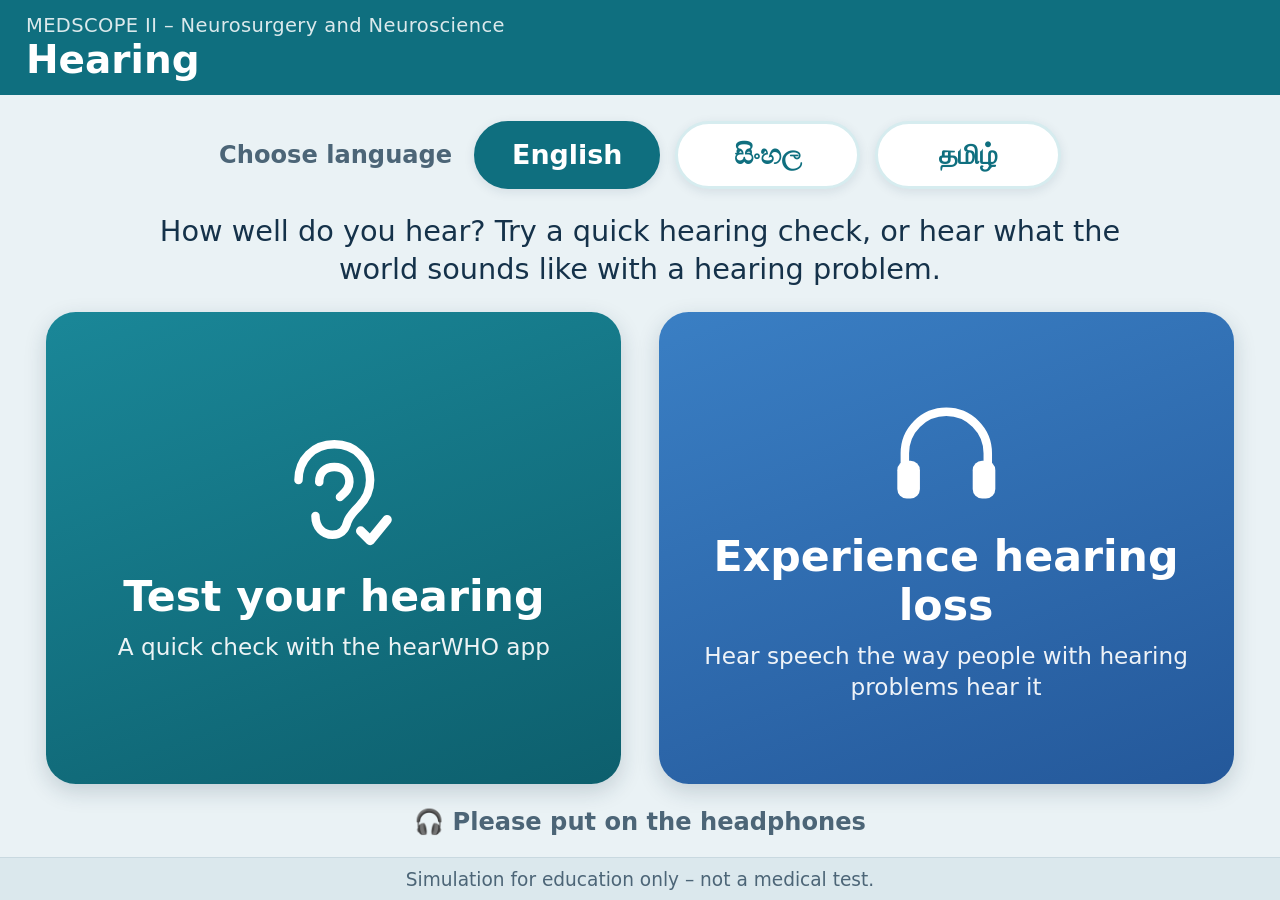
==== index.html @ cfeb31ce "Add Hearing exhibition station (MEDSCOPE II) Self-contained offline touch page for an Android tablet" ====
<!doctype html>
<html lang="en">
<head>
  <meta charset="utf-8">
  <meta name="viewport" content="width=device-width, initial-scale=1, maximum-scale=1, user-scalable=no">
  <meta name="theme-color" content="#0f6f7f">
  <title>Hearing – MEDSCOPE II</title>
  <link rel="manifest" href="manifest.webmanifest">
  <link rel="icon" href="icon.svg" type="image/svg+xml">
  <link rel="stylesheet" href="style.css">
</head>
<body>

<!-- Shown only if texts.js / app.js could not load (wrong way of opening the page) -->
<div id="loadError" class="load-error" hidden>
  <h1>The page did not load correctly</h1>
  <p>Open it in Chrome by typing this in the address bar:<br>
    <code>file:///sdcard/Download/hearing/index.html</code></p>
  <p>(Opening it from the Files app does not work – see README.md.)</p>
</div>

<div id="app" class="app">

  <!-- ============================== HOME ============================== -->
  <section id="screen-home" class="screen active">
    <header class="topbar">
      <div class="brand">
        <span class="brand-ex" data-i18n="exhibition"></span>
        <span class="brand-title" data-i18n="sectionTitle"></span>
      </div>
    </header>

    <main class="home-main">
      <div class="lang-row">
        <span class="lang-label" data-i18n="chooseLanguage"></span>
        <div class="lang-buttons">
          <button class="lang-btn" data-lang="en">English</button>
          <button class="lang-btn" data-lang="si">සිංහල</button>
          <button class="lang-btn" data-lang="ta">தமிழ்</button>
        </div>
      </div>

      <p class="home-intro" data-i18n="homeIntro" data-fit></p>

      <div class="home-buttons">
        <button class="big-btn big-btn-test" data-go="ack">
          <svg class="big-icon" viewBox="0 0 64 64" aria-hidden="true">
            <path d="M22 44c0 6 4 10 9 10s7-3 8-7c1-3 3-5 6-8 4-4 6-8 6-14 0-11-8-19-19-19S13 14 13 25" fill="none" stroke="currentColor" stroke-width="4.5" stroke-linecap="round"/>
            <path d="M24 26c0-5 3-8 8-8s8 3 8 8c0 4-3 6-5 8" fill="none" stroke="currentColor" stroke-width="4.5" stroke-linecap="round"/>
            <path d="M46 52l5 5 9-11" fill="none" stroke="currentColor" stroke-width="5" stroke-linecap="round" stroke-linejoin="round"/>
          </svg>
          <span class="big-text">
            <span class="big-title" data-i18n="btnTest"></span>
            <span class="big-sub" data-i18n="btnTestSub"></span>
          </span>
        </button>

        <button class="big-btn big-btn-exp" data-go="list">
          <svg class="big-icon" viewBox="0 0 64 64" aria-hidden="true">
            <path d="M10 38V32a22 22 0 0 1 44 0v6" fill="none" stroke="currentColor" stroke-width="4.5" stroke-linecap="round"/>
            <rect x="6" y="36" width="12" height="20" rx="5" fill="currentColor"/>
            <rect x="46" y="36" width="12" height="20" rx="5" fill="currentColor"/>
          </svg>
          <span class="big-text">
            <span class="big-title" data-i18n="btnExperience"></span>
            <span class="big-sub" data-i18n="btnExperienceSub"></span>
          </span>
        </button>
      </div>

      <p class="headphones-note">🎧 <span data-i18n="headphones"></span></p>
    </main>
  </section>

  <!-- ========================= ACKNOWLEDGEMENT ========================= -->
  <section id="screen-ack" class="screen">
    <header class="topbar">
      <button class="nav-btn" data-go="home">
        <svg viewBox="0 0 24 24" aria-hidden="true"><path d="M15 5l-7 7 7 7" /></svg>
        <span data-i18n="back"></span>
      </button>
      <h1 class="topbar-title" data-i18n="ackTitle"></h1>
      <button class="nav-btn" data-go="home">
        <svg viewBox="0 0 24 24" aria-hidden="true"><path d="M4 11l8-7 8 7M6 9.5V20h12V9.5" /></svg>
        <span data-i18n="home"></span>
      </button>
    </header>

    <main class="ack-main">
      <div class="ack-card">
        <ul class="ack-list">
          <li><span class="ack-ico">ℹ</span><span data-i18n="ack1"></span></li>
          <li><span class="ack-ico">16+</span><span data-i18n="ack2"></span></li>
          <li><span class="ack-ico">✚</span><span data-i18n="ack3"></span></li>
        </ul>

        <label class="ack-check">
          <input type="checkbox" id="ackBox">
          <span class="check-box" aria-hidden="true"></span>
          <span data-i18n="ackCheck"></span>
        </label>

        <button id="ackContinue" class="primary-btn" disabled data-i18n="continue"></button>
        <p class="ack-note" data-i18n="ackAppNote"></p>
      </div>
    </main>
  </section>

  <!-- ========================== CONDITIONS LIST ========================== -->
  <section id="screen-list" class="screen">
    <header class="topbar">
      <button class="nav-btn" data-go="home">
        <svg viewBox="0 0 24 24" aria-hidden="true"><path d="M15 5l-7 7 7 7" /></svg>
        <span data-i18n="back"></span>
      </button>
      <h1 class="topbar-title" data-i18n="listTitle"></h1>
      <button class="nav-btn" data-go="home">
        <svg viewBox="0 0 24 24" aria-hidden="true"><path d="M4 11l8-7 8 7M6 9.5V20h12V9.5" /></svg>
        <span data-i18n="home"></span>
      </button>
    </header>

    <main class="list-main">
      <p class="list-sub">🎧 <span data-i18n="listSub"></span></p>
      <div class="cards">
        <button class="card" data-cond="presby">
          <svg class="card-icon" viewBox="0 0 64 64" aria-hidden="true">
            <circle cx="30" cy="14" r="7" fill="currentColor"/>
            <path d="M30 24c-6 0-9 5-9 11v8h5l2 15h6l2-15h2" fill="none" stroke="currentColor" stroke-width="4.5" stroke-linecap="round" stroke-linejoin="round"/>
            <path d="M40 30l6 6v22" fill="none" stroke="currentColor" stroke-width="4" stroke-linecap="round"/>
          </svg>
          <span class="card-name" data-i18n="presbyName"></span>
          <span class="card-sub" data-i18n="presbyCard"></span>
        </button>
        <button class="card" data-cond="noise">
          <svg class="card-icon" viewBox="0 0 64 64" aria-hidden="true">
            <path d="M8 24h10l14-12v40L18 40H8z" fill="currentColor"/>
            <path d="M40 22c4 3 4 17 0 20M46 16c8 6 8 26 0 32M52 10c11 9 11 35 0 44" fill="none" stroke="currentColor" stroke-width="4" stroke-linecap="round"/>
          </svg>
          <span class="card-name" data-i18n="noiseName"></span>
          <span class="card-sub" data-i18n="noiseCard"></span>
        </button>
        <button class="card" data-cond="tinn">
          <svg class="card-icon" viewBox="0 0 64 64" aria-hidden="true">
            <path d="M16 46c0 6 4 10 9 10s7-3 8-7c1-3 3-5 6-8 4-4 6-8 6-14 0-11-8-19-19-19S7 16 7 27" fill="none" stroke="currentColor" stroke-width="4.5" stroke-linecap="round"/>
            <path d="M18 28c0-5 3-8 8-8s8 3 8 8c0 4-3 6-5 8" fill="none" stroke="currentColor" stroke-width="4.5" stroke-linecap="round"/>
            <path d="M52 14l4-4M54 26h6M52 38l4 4" fill="none" stroke="currentColor" stroke-width="4" stroke-linecap="round"/>
          </svg>
          <span class="card-name" data-i18n="tinnName"></span>
          <span class="card-sub" data-i18n="tinnCard"></span>
        </button>
        <button class="card" data-cond="neuro">
          <svg class="card-icon" viewBox="0 0 64 64" aria-hidden="true">
            <path d="M4 40c10 0 14-8 24-8s16 8 32-4" fill="none" stroke="currentColor" stroke-width="5" stroke-linecap="round"/>
            <path d="M4 48c10 0 14-6 24-6s18 6 32-2" fill="none" stroke="currentColor" stroke-width="3" stroke-linecap="round" opacity=".55"/>
            <circle cx="30" cy="32" r="10" fill="currentColor"/>
          </svg>
          <span class="card-name" data-i18n="neuroName"></span>
          <span class="card-sub" data-i18n="neuroCard"></span>
        </button>
      </div>
      <p class="audio-admin">
        <span id="audioAdminStatus"></span>
        <button class="link-btn" data-action="choose-audio" data-i18n="changeAudio"></button>
      </p>
    </main>
  </section>

  <!-- ========================== CONDITION PAGE ========================== -->
  <section id="screen-cond" class="screen">
    <header class="topbar">
      <button class="nav-btn" data-go="list">
        <svg viewBox="0 0 24 24" aria-hidden="true"><path d="M15 5l-7 7 7 7" /></svg>
        <span data-i18n="back"></span>
      </button>
      <h1 class="topbar-title" id="condTitle"></h1>
      <button class="nav-btn" data-go="home">
        <svg viewBox="0 0 24 24" aria-hidden="true"><path d="M4 11l8-7 8 7M6 9.5V20h12V9.5" /></svg>
        <span data-i18n="home"></span>
      </button>
    </header>

    <main class="cond-main">
      <!-- LEFT: explanation + diagram -->
      <div class="cond-left">
        <p class="cond-text" id="condText" data-fit></p>
        <div class="diagram-wrap">
          <svg id="diagram" class="diagram" viewBox="0 0 520 290" aria-hidden="true">
            <!-- outer ear -->
            <path class="d-skin" d="M78 52 C30 50 14 100 24 150 C30 182 44 196 40 222 C38 240 56 252 72 244 C84 238 84 222 80 210 C76 196 84 186 82 172"/>
            <path class="d-line" d="M66 84 C44 92 40 124 52 146"/>
            <!-- ear canal -->
            <path class="d-canal" d="M74 128 L188 130 L188 160 L74 162 Z"/>
            <!-- eardrum -->
            <ellipse class="d-drum" cx="191" cy="145" rx="4" ry="24"/>
            <!-- middle ear -->
            <rect class="d-middle" x="197" y="108" width="54" height="74" rx="16"/>
            <g class="d-bones">
              <circle cx="207" cy="134" r="6"/>
              <circle cx="223" cy="126" r="6"/>
              <path d="M207 134 L223 126 L241 142"/>
              <path d="M236 136 h10 v14 h-10 z"/>
            </g>
            <!-- balance canals -->
            <g class="d-balance">
              <ellipse cx="282" cy="86" rx="20" ry="24"/>
              <ellipse cx="306" cy="98" rx="24" ry="13"/>
              <ellipse cx="270" cy="108" rx="12" ry="18"/>
            </g>
            <!-- cochlea -->
            <path class="d-cochlea-base" d="M250 146 C262 140 272 140 282 146"/>
            <path id="cochleaSpiral" class="d-cochlea"/>
            <!-- nerves -->
            <path class="d-nerve" d="M318 150 C346 140 366 132 398 118 C420 108 440 100 456 96"/>
            <path class="d-nerve d-nerve-thin" d="M306 102 C330 112 348 124 366 132"/>
            <!-- brain -->
            <path class="d-brain" d="M440 60 C450 26 504 24 512 60 C520 90 506 130 474 128 C446 126 432 96 440 60 Z"/>
            <path class="d-line" d="M458 52 C468 62 482 56 490 66 M452 86 C466 80 476 96 494 88 M470 110 C480 104 492 112 500 102"/>
            <!-- tumour (acoustic neuroma only) -->
            <circle id="dTumour" class="d-tumour" cx="370" cy="130" r="15"/>
            <!-- problem highlight -->
            <circle id="dHighlight" class="d-highlight" cx="300" cy="160" r="48"/>
            <!-- labels -->
            <text class="d-label" x="48" y="275" data-i18n="dOuter"></text>
            <text class="d-label" x="222" y="208" data-i18n="dMiddle"></text>
            <text class="d-label" x="300" y="238" data-i18n="dInner" id="lblInner"></text>
            <text class="d-label" x="420" y="150" data-i18n="dNerve" id="lblNerve"></text>
            <text class="d-label" x="476" y="20" data-i18n="dBrain"></text>
            <text class="d-label d-label-tumour" x="370" y="104" data-i18n="dTumour" id="lblTumour"></text>
            <text id="dEarL" class="d-ear-badge" x="22" y="34">L</text>
          </svg>
          <span class="problem-key"><span class="key-dot"></span><span data-i18n="dProblem"></span></span>
        </div>
      </div>

      <!-- RIGHT: player -->
      <div class="cond-right">
        <div class="player" data-fit>
          <div id="statusLabel" class="status-label">—</div>
          <div class="progress">
            <div id="progressFill" class="progress-fill"></div>
            <div id="progressMark" class="progress-mark"></div>
          </div>

          <!-- shown when the speech file is missing -->
          <div id="audioMissingBox" class="audio-missing" hidden>
            <p id="audioMissingMsg"></p>
            <button class="primary-btn" data-action="choose-audio" data-i18n="chooseFile"></button>
          </div>

          <div id="playerControls" class="player-row">
            <button id="playBtn" class="play-btn">
              <svg class="ico-play" viewBox="0 0 24 24" aria-hidden="true"><path d="M7 4.5v15l13-7.5z"/></svg>
              <svg class="ico-stop" viewBox="0 0 24 24" aria-hidden="true"><rect x="6" y="6" width="12" height="12" rx="2"/></svg>
              <span id="playBtnText"></span>
            </button>
            <div class="compare">
              <span class="compare-hint" data-i18n="compareHint"></span>
              <div id="modeToggle" class="segmented" data-disabled="true">
                <button data-mode="normal" data-i18n="toggleNormal"></button>
                <button data-mode="cond" id="toggleCondBtn"></button>
              </div>
            </div>
          </div>

          <!-- condition-specific controls -->
          <div class="extra" data-for="presby">
            <span class="extra-label" data-i18n="severity"></span>
            <div class="choice" data-param="severity">
              <button data-value="0" data-i18n="mild"></button>
              <button data-value="1" data-i18n="moderate"></button>
              <button data-value="2" data-i18n="severe"></button>
            </div>
          </div>

          <div class="extra" data-for="tinn">
            <span class="extra-label" data-i18n="tinnSound"></span>
            <div class="choice" data-param="sound">
              <button data-value="ring" data-i18n="ring"></button>
              <button data-value="buzz" data-i18n="buzz"></button>
              <button data-value="hiss" data-i18n="hiss"></button>
            </div>
          </div>

          <div class="extra extra-neuro" data-for="neuro">
            <div class="neuro-row">
              <span class="extra-label" data-i18n="stage"></span>
              <div class="slider-wrap">
                <span data-i18n="early"></span>
                <input type="range" id="stageSlider" min="0" max="4" step="1" value="2">
                <span data-i18n="late"></span>
              </div>
            </div>
            <div class="lr-row">
              <span class="lr-badge">L</span>
              <span class="lr-text"><strong data-i18n="leftEarOnly"></strong><br><span data-i18n="lrReminder"></span></span>
              <button id="lrTestBtn" class="small-btn" data-i18n="lrTest"></button>
            </div>
          </div>
        </div>

        <div id="todoBox" class="todo">
          <h2 data-i18n="whatToDo"></h2>
          <p id="condTodo" data-fit></p>
        </div>
      </div>
    </main>
  </section>

  <footer class="footer"><span data-i18n="footer"></span></footer>

  <!-- flash label for the left/right headphone test -->
  <div id="lrFlash" class="lr-flash" hidden></div>
</div>

<input type="file" id="audioFileInput" accept="audio/*,.mp3,.m4a,.wav,.ogg" hidden>

<script src="texts.js"></script>
<script src="app.js"></script>
<script>
  if (!window.TEXT || !window.HEARING_APP_OK) {
    document.getElementById('loadError').hidden = false;
    document.getElementById('app').hidden = true;
  }
</script>
</body>
</html>
---- style.css ----
/* ===== Hearing station – styles ===== */
:root {
  --bg: #eaf2f5;
  --panel: #ffffff;
  --ink: #15324a;
  --ink-soft: #4c6577;
  --primary: #0f6f7f;
  --primary-dark: #0a5562;
  --primary-soft: #d6ecef;
  --accent: #2e6fb7;
  --normal: #1d8656;
  --normal-soft: #dcf2e6;
  --cond: #b4531c;
  --cond-soft: #fbe8db;
  --problem: #d8402f;
  --line: #c9d9e0;
  --shadow: 0 0.15rem 0.6rem rgba(21, 50, 74, 0.10);
  --radius: 1.1rem;
}

* { box-sizing: border-box; -webkit-tap-highlight-color: transparent; }

/* Everything is sized in rem; the root size follows the screen so the
   layout fits a landscape tablet without scrolling. */
html {
  font-size: min(2.35vh, 1.45vw);
  height: 100%;
}
body {
  margin: 0;
  height: 100%;
  overflow: hidden;
  background: var(--bg);
  color: var(--ink);
  font-family: "Noto Sans", "Noto Sans Sinhala", "Noto Sans Tamil", Roboto, "Segoe UI", system-ui, sans-serif;
  line-height: 1.35;
  user-select: none;
  -webkit-user-select: none;
  touch-action: manipulation;
}
html[lang="si"] body { font-family: "Noto Sans Sinhala", "Noto Sans", "Iskoola Pota", Roboto, sans-serif; }
html[lang="ta"] body { font-family: "Noto Sans Tamil", "Noto Sans", "Latha", Roboto, sans-serif; }
html[lang="si"], html[lang="ta"] { line-height: 1.45; }

[hidden] { display: none !important; }
button { font: inherit; color: inherit; cursor: pointer; border: 0; background: none; }
button:disabled { cursor: default; }

.app { height: 100%; display: flex; flex-direction: column; }

.screen { display: none; flex: 1; min-height: 0; flex-direction: column; }
.screen.active { display: flex; animation: fade .25s ease; }
@keyframes fade { from { opacity: 0; } to { opacity: 1; } }

/* ---------- top bar ---------- */
.topbar {
  flex: none;
  display: flex; align-items: center; justify-content: space-between; gap: 1rem;
  padding: 0.7rem 1.4rem;
  background: var(--primary);
  color: #fff;
  min-height: 4.6rem;
}
.brand { display: flex; flex-direction: column; }
.brand-ex { font-size: 1.05rem; opacity: .85; letter-spacing: .02em; }
.brand-title { font-size: 2.1rem; font-weight: 700; line-height: 1.1; }
.topbar-title {
  flex: 1; margin: 0; text-align: center;
  font-size: 1.55rem; font-weight: 700; line-height: 1.15;
}
.nav-btn {
  flex: none;
  display: inline-flex; align-items: center; gap: .45rem;
  min-width: 9.5rem; justify-content: center;
  padding: .65rem 1.1rem;
  border-radius: 0.8rem;
  background: rgba(255,255,255,.16);
  border: 2px solid rgba(255,255,255,.45);
  color: #fff; font-size: 1.25rem; font-weight: 600;
}
.nav-btn:active { background: rgba(255,255,255,.32); }
.nav-btn svg { width: 1.5rem; height: 1.5rem; fill: none; stroke: currentColor; stroke-width: 2.6; stroke-linecap: round; stroke-linejoin: round; }

/* ---------- footer ---------- */
.footer {
  flex: none;
  text-align: center;
  padding: .45rem 1rem;
  font-size: 1rem;
  color: var(--ink-soft);
  background: #dbe8ed;
  border-top: 1px solid var(--line);
}

/* ---------- home ---------- */
.home-main {
  flex: 1; min-height: 0;
  display: flex; flex-direction: column; align-items: center;
  padding: 1.4rem 2.5rem 1rem;
  gap: 1.2rem;
}
.lang-row { display: flex; align-items: center; gap: 1.2rem; flex-wrap: wrap; justify-content: center; }
.lang-label { font-size: 1.3rem; color: var(--ink-soft); font-weight: 600; }
.lang-buttons { display: flex; gap: .8rem; }
.lang-btn {
  min-width: 10rem; padding: .7rem 1.4rem;
  font-size: 1.45rem; font-weight: 700;
  border-radius: 3rem;
  background: var(--panel); color: var(--primary);
  border: 3px solid var(--primary-soft);
  box-shadow: var(--shadow);
}
.lang-btn.active { background: var(--primary); color: #fff; border-color: var(--primary); }
.lang-btn[data-lang="si"] { font-family: "Noto Sans Sinhala", sans-serif; }
.lang-btn[data-lang="ta"] { font-family: "Noto Sans Tamil", sans-serif; }

.home-intro {
  margin: 0; max-width: 56rem; text-align: center;
  font-size: 1.55rem; color: var(--ink);
  max-height: 5.4em; overflow: hidden;
}
.home-buttons {
  flex: 1; min-height: 0; width: 100%; max-width: 70rem;
  display: grid; grid-template-columns: 1fr 1fr; gap: 2rem;
}
.big-btn {
  display: flex; flex-direction: column; align-items: center; justify-content: center; gap: 1rem;
  padding: 1.5rem 2rem;
  border-radius: 1.6rem;
  color: #fff; text-align: center;
  box-shadow: 0 .4rem 1.2rem rgba(21,50,74,.18);
  transition: transform .1s;
  min-height: 0;
}
.big-btn:active { transform: scale(.98); }
.big-btn-test { background: linear-gradient(160deg, #1a8798, #0d5f6d); }
.big-btn-exp  { background: linear-gradient(160deg, #3a7fc4, #24589a); }
.big-icon { width: 6.5rem; height: 6.5rem; flex: none; }
.big-text { display: flex; flex-direction: column; gap: .5rem; }
.big-title { font-size: 2.3rem; font-weight: 800; line-height: 1.15; }
.big-sub { font-size: 1.25rem; opacity: .92; }
.headphones-note { margin: 0; font-size: 1.3rem; color: var(--ink-soft); font-weight: 600; }

/* ---------- acknowledgement ---------- */
.ack-main { flex: 1; min-height: 0; display: flex; align-items: center; justify-content: center; padding: 1.2rem 2rem; }
.ack-card {
  width: 100%; max-width: 54rem;
  background: var(--panel); border-radius: 1.6rem; box-shadow: var(--shadow);
  padding: 1.8rem 2.6rem;
  display: flex; flex-direction: column; align-items: center; gap: 1.2rem;
}
.ack-list { list-style: none; margin: 0; padding: 0; width: 100%; display: flex; flex-direction: column; gap: .9rem; }
.ack-list li { display: flex; align-items: center; gap: 1.1rem; font-size: 1.55rem; font-weight: 600; }
.ack-ico {
  flex: none; width: 3.2rem; height: 3.2rem; border-radius: 50%;
  display: grid; place-items: center;
  background: var(--primary-soft); color: var(--primary-dark);
  font-weight: 800; font-size: 1.15rem;
}
.ack-check {
  display: flex; align-items: center; gap: 1rem;
  padding: .9rem 1.6rem; border-radius: 1rem;
  background: #f3f8fa; border: 3px solid var(--line);
  font-size: 1.6rem; font-weight: 700; cursor: pointer;
}
.ack-check input { position: absolute; opacity: 0; pointer-events: none; }
.check-box {
  width: 2.6rem; height: 2.6rem; border-radius: .5rem; flex: none;
  border: 3px solid var(--primary); background: #fff;
  display: grid; place-items: center;
}
.ack-check input:checked + .check-box { background: var(--primary); }
.ack-check input:checked + .check-box::after {
  content: ""; width: .8rem; height: 1.4rem; margin-top: -.3rem;
  border: solid #fff; border-width: 0 .32rem .32rem 0; transform: rotate(45deg);
}
.ack-check:has(input:checked) { border-color: var(--primary); background: var(--primary-soft); }
.primary-btn {
  min-width: 18rem; padding: 1rem 2.4rem;
  border-radius: 1rem;
  background: var(--primary); color: #fff;
  font-size: 1.7rem; font-weight: 800;
  box-shadow: var(--shadow);
}
.primary-btn:active { background: var(--primary-dark); }
.primary-btn:disabled { background: #b7c8cf; box-shadow: none; }
.ack-note { margin: 0; font-size: 1.15rem; color: var(--ink-soft); text-align: center; }

/* ---------- list ---------- */
.list-main { flex: 1; min-height: 0; display: flex; flex-direction: column; padding: 1rem 2rem .6rem; gap: .9rem; }
.list-sub { margin: 0; text-align: center; font-size: 1.4rem; font-weight: 600; color: var(--ink-soft); }
.cards { flex: 1; min-height: 0; display: grid; grid-template-columns: 1fr 1fr; grid-template-rows: 1fr 1fr; gap: 1.2rem; }
.card {
  display: grid; grid-template-columns: auto 1fr; grid-template-rows: auto auto;
  align-content: center; column-gap: 1.4rem; row-gap: .3rem;
  padding: 1rem 1.6rem;
  text-align: left;
  background: var(--panel); border-radius: var(--radius); box-shadow: var(--shadow);
  border: 3px solid transparent;
  min-height: 0; overflow: hidden;
}
.card:active { border-color: var(--accent); }
.card-icon { grid-row: 1 / 3; width: 5rem; height: 5rem; color: var(--accent); align-self: center; padding: .6rem; background: #e3eef9; border-radius: 1rem; }
.card-name { font-size: 1.6rem; font-weight: 800; line-height: 1.2; align-self: end; }
.card-sub { font-size: 1.2rem; color: var(--ink-soft); align-self: start; }
.audio-admin { margin: 0; text-align: right; font-size: .9rem; color: #8aa0ad; }
.link-btn { color: #7d95a3; text-decoration: underline; font-size: .9rem; padding: .2rem .4rem; }

/* ---------- condition page ---------- */
.cond-main {
  flex: 1; min-height: 0;
  display: grid; grid-template-columns: 1fr 1fr; gap: 1.2rem;
  padding: .9rem 1.4rem;
}
.cond-left, .cond-right { min-height: 0; display: flex; flex-direction: column; gap: .9rem; }
.cond-text {
  flex: none; margin: 0;
  max-height: 48%;
  overflow: hidden;
  font-size: 1.45rem;
  background: var(--panel); border-radius: var(--radius); box-shadow: var(--shadow);
  padding: 1rem 1.3rem;
}
.diagram-wrap {
  flex: 1; min-height: 0; position: relative;
  background: var(--panel); border-radius: var(--radius); box-shadow: var(--shadow);
  padding: .5rem;
  display: flex; flex-direction: column;
}
.diagram { flex: 1; min-height: 0; width: 100%; }
.problem-key { position: absolute; right: 1rem; bottom: .6rem; display: flex; align-items: center; gap: .5rem; font-size: 1.05rem; font-weight: 700; color: var(--problem); }
.key-dot { width: 1.1rem; height: 1.1rem; border-radius: 50%; border: 3px dashed var(--problem); background: rgba(216,64,47,.12); }

/* diagram parts */
.d-skin { fill: #f4d7c4; stroke: #c99a80; stroke-width: 3; }
.d-line { fill: none; stroke: #c99a80; stroke-width: 2.5; stroke-linecap: round; }
.d-canal { fill: #f9e6d8; stroke: #c99a80; stroke-width: 2.5; }
.d-drum { fill: #e8b9a0; stroke: #b07a60; stroke-width: 2; }
.d-middle { fill: #eef3f6; stroke: #b8c9d2; stroke-width: 2; }
.d-bones circle, .d-bones path { fill: #fff6e6; stroke: #a58a5a; stroke-width: 2.5; stroke-linejoin: round; }
.d-bones path:first-of-type { fill: none; }
.d-balance ellipse { fill: none; stroke: #7fb4c9; stroke-width: 6; }
.d-cochlea, .d-cochlea-base { fill: none; stroke: #4aa0c4; stroke-width: 8; stroke-linecap: round; }
.d-nerve { fill: none; stroke: #e5b432; stroke-width: 9; stroke-linecap: round; }
.d-nerve-thin { stroke-width: 6; opacity: .8; }
.d-brain { fill: #f3c9d3; stroke: #c78a99; stroke-width: 3; }
.d-tumour { fill: #c9533f; stroke: #8f3123; stroke-width: 2.5; display: none; }
.d-label { font-size: 15px; font-weight: 700; fill: #34505f; text-anchor: middle; paint-order: stroke; stroke: #fff; stroke-width: 4px; }
.d-label-tumour { fill: #a23a2a; display: none; }
.d-highlight {
  fill: rgba(216,64,47,.10); stroke: var(--problem); stroke-width: 4; stroke-dasharray: 10 7;
  transform-box: fill-box; transform-origin: center;
  animation: pulse 1.8s ease-in-out infinite;
}
@keyframes pulse { 50% { transform: scale(1.08); opacity: .65; } }
.d-ear-badge { font-size: 30px; font-weight: 800; fill: #b4531c; display: none; }
.diagram.neuro .d-tumour, .diagram.neuro .d-label-tumour { display: inline; }
.diagram.neuro .d-ear-badge { display: inline; }

/* player – sizes in em so the whole panel can shrink to fit (see fitText) */
.player {
  flex: 1; min-height: 0; overflow: hidden;
  font-size: 1rem;
  background: var(--panel); border-radius: var(--radius); box-shadow: var(--shadow);
  padding: .9em 1.2em;
  display: flex; flex-direction: column; gap: .7em;
}
.status-label {
  flex: none;
  min-height: 3.5em;
  display: flex; flex-direction: column; align-items: center; justify-content: center;
  text-align: center;
  font-size: 1.6em; font-weight: 800; letter-spacing: .03em; line-height: 1.15;
  padding: .35em .8em; border-radius: .55em;
  background: #eef3f6; color: var(--ink-soft);
  border: 3px solid var(--line);
  transition: background .4s, color .4s, border-color .4s;
}
.status-label small { display: block; margin-top: .3em; font-size: .6em; font-weight: 600; letter-spacing: 0; line-height: 1.3; }
.status-label.normal { background: var(--normal-soft); color: var(--normal); border-color: var(--normal); }
.status-label.cond { background: var(--cond-soft); color: var(--cond); border-color: var(--cond); }

.progress { flex: none; position: relative; height: .7em; background: #e2ebef; border-radius: 1em; overflow: hidden; }
.progress-fill { position: absolute; inset: 0 auto 0 0; width: 0; background: var(--primary); border-radius: 1em; }
.progress-mark { position: absolute; top: 0; bottom: 0; width: 3px; background: var(--cond); left: 30%; }

.player-row { flex: none; display: flex; align-items: flex-end; gap: 1em; }
.play-btn {
  flex: none;
  display: inline-flex; align-items: center; gap: .35em;
  padding: .5em 1em; min-width: 7em; justify-content: center;
  border-radius: 2em;
  background: var(--primary); color: #fff;
  font-size: 1.65em; font-weight: 800;
  box-shadow: var(--shadow);
}
.play-btn:active { background: var(--primary-dark); }
.play-btn:disabled { background: #b7c8cf; }
.play-btn svg { width: 1.15em; height: 1.15em; fill: currentColor; }
.play-btn .ico-stop { display: none; }
.play-btn.playing { background: #36566b; }
.play-btn.playing .ico-play { display: none; }
.play-btn.playing .ico-stop { display: inline; }

.compare { flex: 1; min-width: 0; display: flex; flex-direction: column; gap: .25em; }
.compare-hint { font-size: .95em; color: var(--ink-soft); line-height: 1.2; }
.segmented { display: flex; border-radius: .8em; overflow: hidden; border: 3px solid var(--line); }
.segmented button {
  flex: 1; min-height: 3.2em; padding: .3em .5em;
  font-size: 1.1em; font-weight: 700; line-height: 1.15;
  background: #f5f8fa; color: var(--ink-soft);
}
.segmented button + button { border-left: 3px solid var(--line); }
.segmented button[data-mode="normal"].on { background: var(--normal); color: #fff; }
.segmented button[data-mode="cond"].on { background: var(--cond); color: #fff; }
.segmented[data-disabled="true"] { opacity: .45; }

.audio-missing { flex: none; text-align: center; display: flex; flex-direction: column; align-items: center; gap: .5em; }
.audio-missing p { margin: 0; font-size: 1.15em; color: var(--problem); font-weight: 700; }
.audio-missing .primary-btn { font-size: 1.4em; min-width: 0; padding: .55em 1.4em; }

.extra { display: none; flex: none; flex-direction: column; gap: .4em; border-top: 2px solid #edf2f4; padding-top: .6em; }
.extra.show { display: flex; }
.extra-label { font-size: 1.1em; font-weight: 700; color: var(--ink-soft); }
.choice { display: flex; gap: .5em; }
.choice button {
  flex: 1; padding: .5em .4em;
  border-radius: .65em; border: 3px solid var(--line);
  background: #f5f8fa; font-size: 1.25em; font-weight: 700; color: var(--ink);
}
.choice button.on { background: var(--accent); border-color: var(--accent); color: #fff; }

.neuro-row { display: flex; flex-direction: column; gap: .1em; }
.slider-wrap { display: flex; align-items: center; gap: .8em; font-size: 1.05em; font-weight: 700; color: var(--ink-soft); }
.slider-wrap input { flex: 1; min-width: 0; }
input[type=range] { -webkit-appearance: none; appearance: none; height: 2.4em; background: transparent; }
input[type=range]::-webkit-slider-runnable-track { height: .7em; border-radius: 1em; background: linear-gradient(90deg, #f3d36b, #c9533f); }
input[type=range]::-webkit-slider-thumb { -webkit-appearance: none; width: 2.2em; height: 2.2em; margin-top: -.75em; border-radius: 50%; background: #fff; border: 4px solid var(--accent); box-shadow: var(--shadow); }
input[type=range]::-moz-range-track { height: .7em; border-radius: 1em; background: linear-gradient(90deg, #f3d36b, #c9533f); }
input[type=range]::-moz-range-thumb { width: 2em; height: 2em; border-radius: 50%; background: #fff; border: 4px solid var(--accent); }

.lr-row { display: flex; align-items: center; gap: .7em; background: #fff7e2; border: 2px solid #f0d58a; border-radius: .7em; padding: .4em .7em; }
.lr-badge { flex: none; width: 2.2em; height: 2.2em; border-radius: 50%; background: var(--cond); color: #fff; font-weight: 800; font-size: 1.2em; display: grid; place-items: center; }
.lr-text { flex: 1; font-size: .95em; line-height: 1.3; }
.small-btn { flex: none; max-width: 9em; padding: .5em .7em; border-radius: .6em; background: #fff; border: 2px solid var(--accent); color: var(--accent); font-weight: 700; font-size: 1em; line-height: 1.2; }

.todo {
  flex: none;
  max-height: 36%;
  display: flex; flex-direction: column;
  background: #e5f3ea; border: 3px solid #a9d8bb; border-radius: var(--radius);
  padding: .6rem 1.1rem;
  transition: box-shadow .4s, border-color .4s;
}
.todo h2 { flex: none; margin: 0 0 .15rem; font-size: 1.25rem; color: var(--normal); }
.todo p { margin: 0; font-size: 1.3rem; font-weight: 600; overflow: hidden; min-height: 0; }
.todo.highlight { border-color: var(--normal); box-shadow: 0 0 0 .4rem rgba(29,134,86,.25); animation: glow 1.2s ease 2; }
@keyframes glow { 50% { box-shadow: 0 0 0 .8rem rgba(29,134,86,.12); } }
/* left/right flash */
.lr-flash {
  position: fixed; top: 40%; padding: 1.2rem 2.4rem; border-radius: 1.2rem;
  background: var(--cond); color: #fff; font-size: 3rem; font-weight: 800;
  box-shadow: 0 .6rem 2rem rgba(0,0,0,.25);
  pointer-events: none;
}
.lr-flash.left { left: 6%; }
.lr-flash.right { right: 6%; }

/* load error */
.load-error { padding: 2rem; font-family: sans-serif; font-size: 20px; color: #15324a; }
.load-error code { background: #fff; padding: .2em .4em; border-radius: .3em; }

/* portrait warning: the station is designed for landscape */
@media (orientation: portrait) {
  html { font-size: 2.2vw; }
}
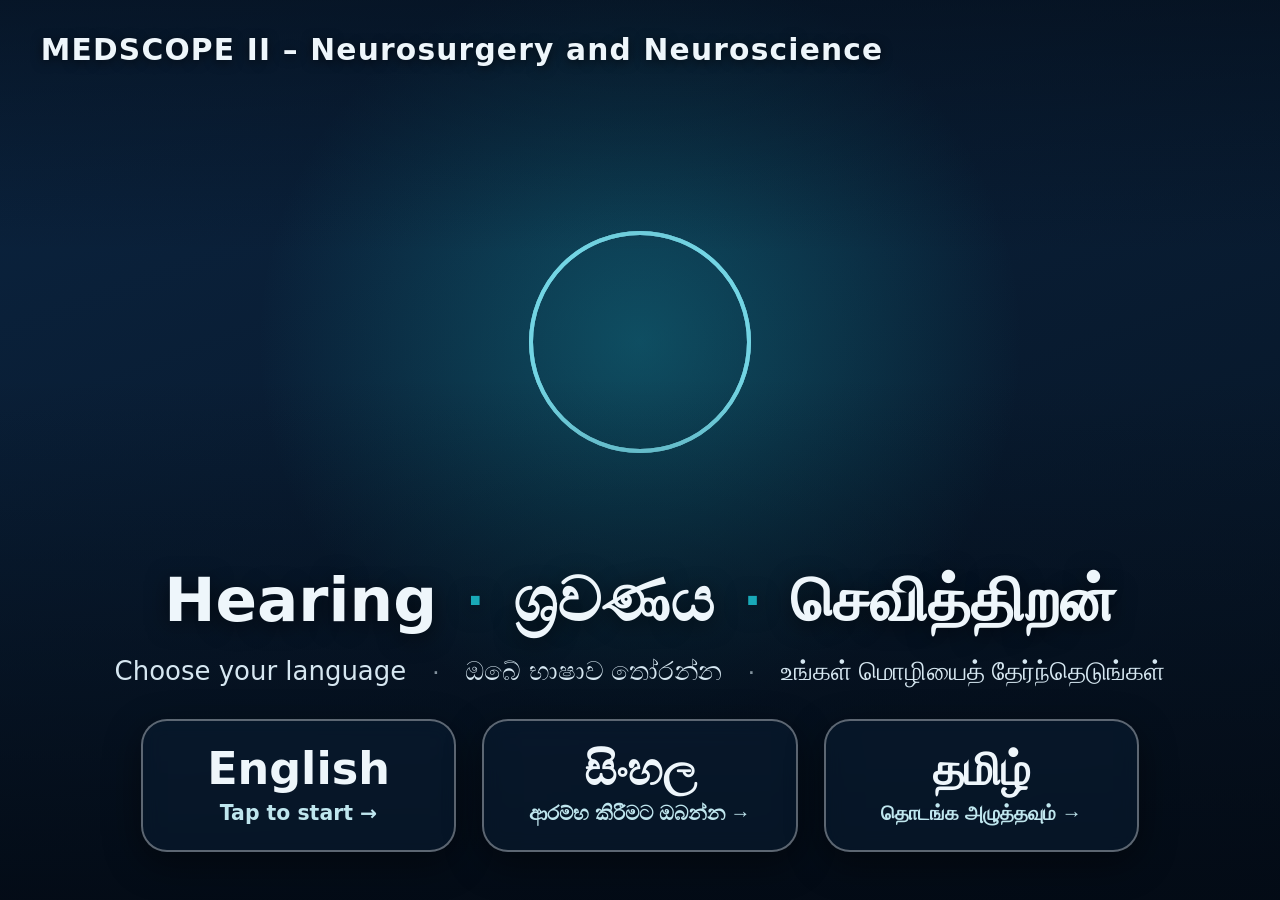
==== commit 0ab8af80: "Turn the station into an installable web app with a looping welcome video - Welcome screen loops int" ====
--- a/index.html
+++ b/index.html
@@ -3,10 +3,12 @@
 <head>
   <meta charset="utf-8">
   <meta name="viewport" content="width=device-width, initial-scale=1, maximum-scale=1, user-scalable=no">
-  <meta name="theme-color" content="#0f6f7f">
+  <meta name="theme-color" content="#071526">
+  <meta name="mobile-web-app-capable" content="yes">
   <title>Hearing – MEDSCOPE II</title>
   <link rel="manifest" href="manifest.webmanifest">
   <link rel="icon" href="icon.svg" type="image/svg+xml">
+  <link rel="apple-touch-icon" href="icon-192.png">
   <link rel="stylesheet" href="style.css">
 </head>
 <body>
@@ -14,36 +16,50 @@
 <!-- Shown only if texts.js / app.js could not load (wrong way of opening the page) -->
 <div id="loadError" class="load-error" hidden>
   <h1>The page did not load correctly</h1>
-  <p>Open it in Chrome by typing this in the address bar:<br>
-    <code>file:///sdcard/Download/hearing/index.html</code></p>
-  <p>(Opening it from the Files app does not work – see README.md.)</p>
+  <p>On the tablet, open <strong>hearing-station.html</strong> (the single-file
+    version) instead – tap it in the Files app and choose Chrome. See README.md.</p>
 </div>
 
 <div id="app" class="app">
 
+  <!-- ===================== WELCOME (looping video) ===================== -->
+  <section id="screen-intro" class="screen intro active">
+    <!-- Your video: intro.mp4 next to this page. It plays muted, on a loop. -->
+    <video id="introVideo" class="intro-video" muted loop playsinline autoplay preload="auto"></video>
+    <div class="intro-fallback" aria-hidden="true">
+      <span></span><span></span><span></span><span></span>
+    </div>
+    <div class="intro-shade"></div>
+
+    <div class="intro-top">
+      <span class="intro-ex" data-i18n="exhibition"></span>
+    </div>
+
+    <div class="intro-content">
+      <h1 class="intro-title" id="introTitle"></h1>
+      <p class="intro-prompt" id="introPrompt"></p>
+      <div class="intro-langs" id="introLangs"></div>
+    </div>
+  </section>
+
   <!-- ============================== HOME ============================== -->
-  <section id="screen-home" class="screen active">
+  <section id="screen-home" class="screen">
     <header class="topbar">
       <div class="brand">
         <span class="brand-ex" data-i18n="exhibition"></span>
         <span class="brand-title" data-i18n="sectionTitle"></span>
       </div>
+      <button class="nav-btn lang-switch" data-go="intro">
+        <svg viewBox="0 0 24 24" aria-hidden="true"><circle cx="12" cy="12" r="9"/><path d="M3 12h18M12 3c3 3 3 15 0 18M12 3c-3 3-3 15 0 18"/></svg>
+        <span data-i18n="languageName"></span>
+      </button>
     </header>
 
     <main class="home-main">
-      <div class="lang-row">
-        <span class="lang-label" data-i18n="chooseLanguage"></span>
-        <div class="lang-buttons">
-          <button class="lang-btn" data-lang="en">English</button>
-          <button class="lang-btn" data-lang="si">සිංහල</button>
-          <button class="lang-btn" data-lang="ta">தமிழ்</button>
-        </div>
-      </div>
-
       <p class="home-intro" data-i18n="homeIntro" data-fit></p>
 
       <div class="home-buttons">
-        <button class="big-btn big-btn-test" data-go="ack">
+        <button class="big-btn big-btn-test" data-fit data-go="ack">
           <svg class="big-icon" viewBox="0 0 64 64" aria-hidden="true">
             <path d="M22 44c0 6 4 10 9 10s7-3 8-7c1-3 3-5 6-8 4-4 6-8 6-14 0-11-8-19-19-19S13 14 13 25" fill="none" stroke="currentColor" stroke-width="4.5" stroke-linecap="round"/>
             <path d="M24 26c0-5 3-8 8-8s8 3 8 8c0 4-3 6-5 8" fill="none" stroke="currentColor" stroke-width="4.5" stroke-linecap="round"/>
@@ -55,7 +71,7 @@
           </span>
         </button>
 
-        <button class="big-btn big-btn-exp" data-go="list">
+        <button class="big-btn big-btn-exp" data-fit data-go="list">
           <svg class="big-icon" viewBox="0 0 64 64" aria-hidden="true">
             <path d="M10 38V32a22 22 0 0 1 44 0v6" fill="none" stroke="currentColor" stroke-width="4.5" stroke-linecap="round"/>
             <rect x="6" y="36" width="12" height="20" rx="5" fill="currentColor"/>
--- a/style.css
+++ b/style.css
@@ -1,21 +1,22 @@
 /* ===== Hearing station – styles ===== */
 :root {
-  --bg: #eaf2f5;
-  --panel: #ffffff;
-  --ink: #15324a;
-  --ink-soft: #4c6577;
-  --primary: #0f6f7f;
-  --primary-dark: #0a5562;
-  --primary-soft: #d6ecef;
-  --accent: #2e6fb7;
-  --normal: #1d8656;
-  --normal-soft: #dcf2e6;
-  --cond: #b4531c;
-  --cond-soft: #fbe8db;
-  --problem: #d8402f;
-  --line: #c9d9e0;
-  --shadow: 0 0.15rem 0.6rem rgba(21, 50, 74, 0.10);
-  --radius: 1.1rem;
+  --bg-1: #0b2440;
+  --bg-2: #061322;
+  --panel: rgba(255, 255, 255, 0.065);
+  --panel-2: rgba(255, 255, 255, 0.11);
+  --border: rgba(255, 255, 255, 0.13);
+  --ink: #eef6fb;
+  --ink-soft: #a3bccd;
+  --primary: #19a9b8;
+  --primary-2: #0f7f8c;
+  --accent: #5aa7ff;
+  --normal: #3ccf8e;
+  --normal-soft: rgba(60, 207, 142, 0.14);
+  --cond: #ff9b54;
+  --cond-soft: rgba(255, 155, 84, 0.15);
+  --problem: #ff6b5b;
+  --shadow: 0 0.5rem 1.6rem rgba(0, 0, 0, 0.35);
+  --radius: 1.2rem;
 }
 
 * { box-sizing: border-box; -webkit-tap-highlight-color: transparent; }
@@ -25,12 +26,16 @@
 html {
   font-size: min(2.35vh, 1.45vw);
   height: 100%;
+  background: var(--bg-2);
 }
 body {
   margin: 0;
   height: 100%;
   overflow: hidden;
-  background: var(--bg);
+  background:
+    radial-gradient(ellipse 70% 60% at 15% 0%, rgba(25, 169, 184, 0.22), transparent 70%),
+    radial-gradient(ellipse 60% 60% at 100% 100%, rgba(90, 167, 255, 0.14), transparent 70%),
+    linear-gradient(160deg, var(--bg-1), var(--bg-2));
   color: var(--ink);
   font-family: "Noto Sans", "Noto Sans Sinhala", "Noto Sans Tamil", Roboto, "Segoe UI", system-ui, sans-serif;
   line-height: 1.35;
@@ -38,8 +43,8 @@
   -webkit-user-select: none;
   touch-action: manipulation;
 }
-html[lang="si"] body { font-family: "Noto Sans Sinhala", "Noto Sans", "Iskoola Pota", Roboto, sans-serif; }
-html[lang="ta"] body { font-family: "Noto Sans Tamil", "Noto Sans", "Latha", Roboto, sans-serif; }
+html[lang="si"] body, [lang="si"] { font-family: "Noto Sans Sinhala", "Noto Sans", "Iskoola Pota", Roboto, sans-serif; }
+html[lang="ta"] body, [lang="ta"] { font-family: "Noto Sans Tamil", "Noto Sans", "Latha", Roboto, sans-serif; }
 html[lang="si"], html[lang="ta"] { line-height: 1.45; }
 
 [hidden] { display: none !important; }
@@ -49,21 +54,112 @@
 .app { height: 100%; display: flex; flex-direction: column; }
 
 .screen { display: none; flex: 1; min-height: 0; flex-direction: column; }
-.screen.active { display: flex; animation: fade .25s ease; }
+.screen.active { display: flex; animation: fade .35s ease; }
 @keyframes fade { from { opacity: 0; } to { opacity: 1; } }
+
+/* glass panel used throughout */
+.glass {
+  background: var(--panel);
+  border: 1px solid var(--border);
+  border-radius: var(--radius);
+  box-shadow: var(--shadow);
+}
+
+/* ---------- welcome screen (looping video) ---------- */
+.intro { position: relative; overflow: hidden; background: #000; }
+.intro-video {
+  position: absolute; inset: 0; width: 100%; height: 100%;
+  object-fit: cover;
+  opacity: 0; transition: opacity .8s ease;
+}
+.intro.has-video .intro-video { opacity: 1; }
+.intro.has-video .intro-fallback { display: none; }
+.intro-shade {
+  position: absolute; inset: 0;
+  background:
+    linear-gradient(180deg, rgba(3, 10, 20, .55) 0%, rgba(3, 10, 20, 0) 28%, rgba(3, 10, 20, 0) 42%, rgba(3, 10, 20, .88) 100%);
+}
+/* animated sound-wave background, used until a video is added */
+.intro-fallback {
+  position: absolute; inset: 0;
+  background:
+    radial-gradient(circle at 50% 38%, rgba(25, 169, 184, .35), transparent 45%),
+    linear-gradient(160deg, var(--bg-1), var(--bg-2));
+}
+.intro-fallback span {
+  position: absolute; left: 50%; top: 38%;
+  width: 12rem; height: 12rem; margin: -6rem 0 0 -6rem;
+  border-radius: 50%;
+  border: .25rem solid rgba(120, 220, 235, .55);
+  animation: wave 6s linear infinite;
+}
+.intro-fallback span:nth-child(2) { animation-delay: 1.5s; }
+.intro-fallback span:nth-child(3) { animation-delay: 3s; }
+.intro-fallback span:nth-child(4) { animation-delay: 4.5s; }
+@keyframes wave {
+  from { transform: scale(.3); opacity: 0; }
+  15% { opacity: 1; }
+  to { transform: scale(4.5); opacity: 0; }
+}
+
+.intro-top {
+  position: absolute; top: 1.6rem; left: 2.2rem; right: 2.2rem;
+  display: flex; flex-direction: column;
+  text-shadow: 0 .1rem .6rem rgba(0, 0, 0, .6);
+}
+.intro-ex { font-size: 1.6rem; font-weight: 800; letter-spacing: .04em; }
+
+.intro-content {
+  position: absolute; left: 0; right: 0; bottom: 0;
+  padding: 0 2.5rem 2.6rem;
+  display: flex; flex-direction: column; align-items: center; gap: 1rem;
+  text-align: center;
+}
+.intro-title {
+  margin: 0;
+  display: flex; flex-wrap: wrap; justify-content: center; align-items: baseline; gap: .2rem 1.6rem;
+  font-size: 3.3rem; font-weight: 800; line-height: 1.15;
+  text-shadow: 0 .2rem 1.2rem rgba(0, 0, 0, .6);
+}
+.intro-title span + span::before { content: "·"; margin-right: 1.6rem; color: var(--primary); }
+.intro-prompt span + span::before { content: "·"; margin-right: 1.4rem; opacity: .6; }
+.intro-prompt {
+  margin: 0;
+  display: flex; flex-wrap: wrap; justify-content: center; gap: .2rem 1.4rem;
+  font-size: 1.4rem; color: #d6e7f1;
+  animation: breathe 2.6s ease-in-out infinite;
+}
+@keyframes breathe { 50% { opacity: .55; } }
+.intro-langs { display: flex; gap: 1.4rem; margin-top: .6rem; }
+.intro-lang {
+  min-width: 17rem;
+  display: flex; flex-direction: column; align-items: center; gap: .2rem;
+  padding: 1.2rem 1.8rem;
+  border-radius: 1.4rem;
+  background: rgba(10, 30, 52, .55);
+  border: 2px solid rgba(255, 255, 255, .35);
+  backdrop-filter: blur(10px); -webkit-backdrop-filter: blur(10px);
+  box-shadow: 0 .6rem 2rem rgba(0, 0, 0, .45);
+  transition: transform .12s, background .2s;
+}
+.intro-lang:active { transform: scale(.97); background: rgba(25, 169, 184, .7); }
+.il-name { font-size: 2.4rem; font-weight: 800; line-height: 1.2; }
+.il-start { font-size: 1.1rem; color: #bfe6ee; font-weight: 600; }
+
+body[data-screen="intro"] .footer { display: none; }
 
 /* ---------- top bar ---------- */
 .topbar {
   flex: none;
   display: flex; align-items: center; justify-content: space-between; gap: 1rem;
-  padding: 0.7rem 1.4rem;
-  background: var(--primary);
-  color: #fff;
-  min-height: 4.6rem;
+  padding: 0.8rem 1.4rem;
+  min-height: 4.8rem;
+  border-bottom: 1px solid var(--border);
+  background: rgba(4, 14, 26, .35);
 }
 .brand { display: flex; flex-direction: column; }
-.brand-ex { font-size: 1.05rem; opacity: .85; letter-spacing: .02em; }
-.brand-title { font-size: 2.1rem; font-weight: 700; line-height: 1.1; }
+.brand-ex { font-size: 1.05rem; color: var(--ink-soft); letter-spacing: .02em; }
+.brand-title { font-size: 2.2rem; font-weight: 800; line-height: 1.1; }
 .topbar-title {
   flex: 1; margin: 0; text-align: center;
   font-size: 1.55rem; font-weight: 700; line-height: 1.15;
@@ -73,13 +169,13 @@
   display: inline-flex; align-items: center; gap: .45rem;
   min-width: 9.5rem; justify-content: center;
   padding: .65rem 1.1rem;
-  border-radius: 0.8rem;
-  background: rgba(255,255,255,.16);
-  border: 2px solid rgba(255,255,255,.45);
-  color: #fff; font-size: 1.25rem; font-weight: 600;
-}
-.nav-btn:active { background: rgba(255,255,255,.32); }
-.nav-btn svg { width: 1.5rem; height: 1.5rem; fill: none; stroke: currentColor; stroke-width: 2.6; stroke-linecap: round; stroke-linejoin: round; }
+  border-radius: 3rem;
+  background: var(--panel-2);
+  border: 1px solid var(--border);
+  color: var(--ink); font-size: 1.25rem; font-weight: 600;
+}
+.nav-btn:active { background: rgba(255, 255, 255, .22); }
+.nav-btn svg { width: 1.5rem; height: 1.5rem; fill: none; stroke: currentColor; stroke-width: 2.4; stroke-linecap: round; stroke-linejoin: round; }
 
 /* ---------- footer ---------- */
 .footer {
@@ -88,85 +184,82 @@
   padding: .45rem 1rem;
   font-size: 1rem;
   color: var(--ink-soft);
-  background: #dbe8ed;
-  border-top: 1px solid var(--line);
+  border-top: 1px solid var(--border);
+  background: rgba(4, 14, 26, .35);
 }
 
 /* ---------- home ---------- */
 .home-main {
   flex: 1; min-height: 0;
   display: flex; flex-direction: column; align-items: center;
-  padding: 1.4rem 2.5rem 1rem;
-  gap: 1.2rem;
-}
-.lang-row { display: flex; align-items: center; gap: 1.2rem; flex-wrap: wrap; justify-content: center; }
-.lang-label { font-size: 1.3rem; color: var(--ink-soft); font-weight: 600; }
-.lang-buttons { display: flex; gap: .8rem; }
-.lang-btn {
-  min-width: 10rem; padding: .7rem 1.4rem;
-  font-size: 1.45rem; font-weight: 700;
-  border-radius: 3rem;
-  background: var(--panel); color: var(--primary);
-  border: 3px solid var(--primary-soft);
-  box-shadow: var(--shadow);
-}
-.lang-btn.active { background: var(--primary); color: #fff; border-color: var(--primary); }
-.lang-btn[data-lang="si"] { font-family: "Noto Sans Sinhala", sans-serif; }
-.lang-btn[data-lang="ta"] { font-family: "Noto Sans Tamil", sans-serif; }
-
+  padding: 1.8rem 2.5rem 1.2rem;
+  gap: 1.5rem;
+}
 .home-intro {
   margin: 0; max-width: 56rem; text-align: center;
-  font-size: 1.55rem; color: var(--ink);
-  max-height: 5.4em; overflow: hidden;
+  font-size: 1.6rem; color: #d6e7f1;
+  max-height: 5.6em; overflow: hidden;
 }
 .home-buttons {
-  flex: 1; min-height: 0; width: 100%; max-width: 70rem;
+  flex: 1; min-height: 0; width: 100%; max-width: 72rem;
   display: grid; grid-template-columns: 1fr 1fr; gap: 2rem;
 }
 .big-btn {
-  display: flex; flex-direction: column; align-items: center; justify-content: center; gap: 1rem;
-  padding: 1.5rem 2rem;
-  border-radius: 1.6rem;
+  position: relative; overflow: hidden;
+  font-size: 1rem; /* inner sizes are in em so the button can shrink to fit */
+  display: flex; flex-direction: column; align-items: center; justify-content: center; gap: .9em;
+  padding: 1.4em 1.8em;
+  border-radius: 1.8rem;
   color: #fff; text-align: center;
-  box-shadow: 0 .4rem 1.2rem rgba(21,50,74,.18);
-  transition: transform .1s;
+  border: 1px solid rgba(255, 255, 255, .22);
+  box-shadow: 0 1rem 2.4rem rgba(0, 0, 0, .4);
+  transition: transform .12s;
   min-height: 0;
 }
+.big-btn::after {
+  content: ""; position: absolute; inset: 0;
+  background: radial-gradient(circle at 30% 0%, rgba(255, 255, 255, .22), transparent 55%);
+  pointer-events: none;
+}
 .big-btn:active { transform: scale(.98); }
-.big-btn-test { background: linear-gradient(160deg, #1a8798, #0d5f6d); }
-.big-btn-exp  { background: linear-gradient(160deg, #3a7fc4, #24589a); }
-.big-icon { width: 6.5rem; height: 6.5rem; flex: none; }
-.big-text { display: flex; flex-direction: column; gap: .5rem; }
-.big-title { font-size: 2.3rem; font-weight: 800; line-height: 1.15; }
-.big-sub { font-size: 1.25rem; opacity: .92; }
+.big-btn-test { background: linear-gradient(155deg, #1fb8c6, #0b5d70); }
+.big-btn-exp  { background: linear-gradient(155deg, #5c8ff0, #2d3f9c); }
+.big-icon {
+  width: 6.6em; height: 6.6em; flex: none; padding: 1.05em;
+  border-radius: 50%; background: rgba(255, 255, 255, .16);
+}
+.big-text { display: flex; flex-direction: column; gap: .45em; }
+.big-title { font-size: 2.4em; font-weight: 800; line-height: 1.15; }
+.big-sub { font-size: 1.25em; opacity: .9; }
 .headphones-note { margin: 0; font-size: 1.3rem; color: var(--ink-soft); font-weight: 600; }
 
 /* ---------- acknowledgement ---------- */
 .ack-main { flex: 1; min-height: 0; display: flex; align-items: center; justify-content: center; padding: 1.2rem 2rem; }
 .ack-card {
   width: 100%; max-width: 54rem;
-  background: var(--panel); border-radius: 1.6rem; box-shadow: var(--shadow);
-  padding: 1.8rem 2.6rem;
-  display: flex; flex-direction: column; align-items: center; gap: 1.2rem;
-}
-.ack-list { list-style: none; margin: 0; padding: 0; width: 100%; display: flex; flex-direction: column; gap: .9rem; }
+  background: var(--panel); border: 1px solid var(--border); border-radius: 1.8rem; box-shadow: var(--shadow);
+  padding: 2rem 2.6rem;
+  display: flex; flex-direction: column; align-items: center; gap: 1.3rem;
+}
+.ack-list { list-style: none; margin: 0; padding: 0; width: 100%; display: flex; flex-direction: column; gap: 1rem; }
 .ack-list li { display: flex; align-items: center; gap: 1.1rem; font-size: 1.55rem; font-weight: 600; }
 .ack-ico {
   flex: none; width: 3.2rem; height: 3.2rem; border-radius: 50%;
   display: grid; place-items: center;
-  background: var(--primary-soft); color: var(--primary-dark);
+  background: rgba(25, 169, 184, .2); color: #7fe0ea;
+  border: 1px solid rgba(25, 169, 184, .5);
   font-weight: 800; font-size: 1.15rem;
 }
 .ack-check {
   display: flex; align-items: center; gap: 1rem;
   padding: .9rem 1.6rem; border-radius: 1rem;
-  background: #f3f8fa; border: 3px solid var(--line);
+  background: var(--panel-2); border: 2px solid var(--border);
   font-size: 1.6rem; font-weight: 700; cursor: pointer;
 }
 .ack-check input { position: absolute; opacity: 0; pointer-events: none; }
 .check-box {
   width: 2.6rem; height: 2.6rem; border-radius: .5rem; flex: none;
-  border: 3px solid var(--primary); background: #fff;
+  border: 3px solid var(--primary); background: transparent;
   display: grid; place-items: center;
 }
 .ack-check input:checked + .check-box { background: var(--primary); }
@@ -174,16 +267,16 @@
   content: ""; width: .8rem; height: 1.4rem; margin-top: -.3rem;
   border: solid #fff; border-width: 0 .32rem .32rem 0; transform: rotate(45deg);
 }
-.ack-check:has(input:checked) { border-color: var(--primary); background: var(--primary-soft); }
+.ack-check:has(input:checked) { border-color: var(--primary); background: rgba(25, 169, 184, .16); }
 .primary-btn {
   min-width: 18rem; padding: 1rem 2.4rem;
-  border-radius: 1rem;
-  background: var(--primary); color: #fff;
+  border-radius: 3rem;
+  background: linear-gradient(155deg, #1fb8c6, #0d6b7a); color: #fff;
   font-size: 1.7rem; font-weight: 800;
-  box-shadow: var(--shadow);
-}
-.primary-btn:active { background: var(--primary-dark); }
-.primary-btn:disabled { background: #b7c8cf; box-shadow: none; }
+  box-shadow: 0 .5rem 1.4rem rgba(0, 0, 0, .35);
+}
+.primary-btn:active { filter: brightness(.9); }
+.primary-btn:disabled { background: rgba(255, 255, 255, .12); color: rgba(255, 255, 255, .4); box-shadow: none; }
 .ack-note { margin: 0; font-size: 1.15rem; color: var(--ink-soft); text-align: center; }
 
 /* ---------- list ---------- */
@@ -195,16 +288,23 @@
   align-content: center; column-gap: 1.4rem; row-gap: .3rem;
   padding: 1rem 1.6rem;
   text-align: left;
-  background: var(--panel); border-radius: var(--radius); box-shadow: var(--shadow);
-  border: 3px solid transparent;
+  background: var(--panel); border: 1px solid var(--border); border-radius: var(--radius); box-shadow: var(--shadow);
   min-height: 0; overflow: hidden;
-}
-.card:active { border-color: var(--accent); }
-.card-icon { grid-row: 1 / 3; width: 5rem; height: 5rem; color: var(--accent); align-self: center; padding: .6rem; background: #e3eef9; border-radius: 1rem; }
+  transition: transform .12s, border-color .2s;
+}
+.card:active { transform: scale(.98); border-color: var(--accent); }
+.card-icon {
+  grid-row: 1 / 3; width: 5.2rem; height: 5.2rem; align-self: center; padding: .9rem;
+  color: #fff; border-radius: 1.2rem;
+  background: linear-gradient(155deg, #5c8ff0, #2d3f9c);
+}
+.card[data-cond="noise"] .card-icon { background: linear-gradient(155deg, #ffad6b, #c2541f); }
+.card[data-cond="tinn"] .card-icon { background: linear-gradient(155deg, #b48cff, #5b3ba8); }
+.card[data-cond="neuro"] .card-icon { background: linear-gradient(155deg, #ff8a7a, #b2343f); }
 .card-name { font-size: 1.6rem; font-weight: 800; line-height: 1.2; align-self: end; }
 .card-sub { font-size: 1.2rem; color: var(--ink-soft); align-self: start; }
-.audio-admin { margin: 0; text-align: right; font-size: .9rem; color: #8aa0ad; }
-.link-btn { color: #7d95a3; text-decoration: underline; font-size: .9rem; padding: .2rem .4rem; }
+.audio-admin { margin: 0; text-align: right; font-size: .9rem; color: #6f8a9c; }
+.link-btn { color: #7f9aad; text-decoration: underline; font-size: .9rem; padding: .2rem .4rem; }
 
 /* ---------- condition page ---------- */
 .cond-main {
@@ -218,42 +318,42 @@
   max-height: 48%;
   overflow: hidden;
   font-size: 1.45rem;
-  background: var(--panel); border-radius: var(--radius); box-shadow: var(--shadow);
+  background: var(--panel); border: 1px solid var(--border); border-radius: var(--radius); box-shadow: var(--shadow);
   padding: 1rem 1.3rem;
 }
 .diagram-wrap {
   flex: 1; min-height: 0; position: relative;
-  background: var(--panel); border-radius: var(--radius); box-shadow: var(--shadow);
+  background: var(--panel); border: 1px solid var(--border); border-radius: var(--radius); box-shadow: var(--shadow);
   padding: .5rem;
   display: flex; flex-direction: column;
 }
 .diagram { flex: 1; min-height: 0; width: 100%; }
 .problem-key { position: absolute; right: 1rem; bottom: .6rem; display: flex; align-items: center; gap: .5rem; font-size: 1.05rem; font-weight: 700; color: var(--problem); }
-.key-dot { width: 1.1rem; height: 1.1rem; border-radius: 50%; border: 3px dashed var(--problem); background: rgba(216,64,47,.12); }
+.key-dot { width: 1.1rem; height: 1.1rem; border-radius: 50%; border: 3px dashed var(--problem); background: rgba(255, 107, 91, .15); }
 
 /* diagram parts */
-.d-skin { fill: #f4d7c4; stroke: #c99a80; stroke-width: 3; }
+.d-skin { fill: #f1cdb8; stroke: #c99a80; stroke-width: 3; }
 .d-line { fill: none; stroke: #c99a80; stroke-width: 2.5; stroke-linecap: round; }
-.d-canal { fill: #f9e6d8; stroke: #c99a80; stroke-width: 2.5; }
+.d-canal { fill: #f7dfcf; stroke: #c99a80; stroke-width: 2.5; }
 .d-drum { fill: #e8b9a0; stroke: #b07a60; stroke-width: 2; }
-.d-middle { fill: #eef3f6; stroke: #b8c9d2; stroke-width: 2; }
-.d-bones circle, .d-bones path { fill: #fff6e6; stroke: #a58a5a; stroke-width: 2.5; stroke-linejoin: round; }
+.d-middle { fill: rgba(255, 255, 255, .1); stroke: rgba(255, 255, 255, .3); stroke-width: 2; }
+.d-bones circle, .d-bones path { fill: #fff2d9; stroke: #c9a76a; stroke-width: 2.5; stroke-linejoin: round; }
 .d-bones path:first-of-type { fill: none; }
-.d-balance ellipse { fill: none; stroke: #7fb4c9; stroke-width: 6; }
-.d-cochlea, .d-cochlea-base { fill: none; stroke: #4aa0c4; stroke-width: 8; stroke-linecap: round; }
-.d-nerve { fill: none; stroke: #e5b432; stroke-width: 9; stroke-linecap: round; }
+.d-balance ellipse { fill: none; stroke: #7fc9e0; stroke-width: 6; }
+.d-cochlea, .d-cochlea-base { fill: none; stroke: #45b4dd; stroke-width: 8; stroke-linecap: round; }
+.d-nerve { fill: none; stroke: #f2c443; stroke-width: 9; stroke-linecap: round; }
 .d-nerve-thin { stroke-width: 6; opacity: .8; }
-.d-brain { fill: #f3c9d3; stroke: #c78a99; stroke-width: 3; }
-.d-tumour { fill: #c9533f; stroke: #8f3123; stroke-width: 2.5; display: none; }
-.d-label { font-size: 15px; font-weight: 700; fill: #34505f; text-anchor: middle; paint-order: stroke; stroke: #fff; stroke-width: 4px; }
-.d-label-tumour { fill: #a23a2a; display: none; }
+.d-brain { fill: #f0b9c8; stroke: #c78a99; stroke-width: 3; }
+.d-tumour { fill: #ff6b5b; stroke: #a8302a; stroke-width: 2.5; display: none; }
+.d-label { font-size: 15px; font-weight: 700; fill: #e3eef6; text-anchor: middle; paint-order: stroke; stroke: #0b2036; stroke-width: 4px; }
+.d-label-tumour { fill: #ff9a8e; display: none; }
 .d-highlight {
-  fill: rgba(216,64,47,.10); stroke: var(--problem); stroke-width: 4; stroke-dasharray: 10 7;
+  fill: rgba(255, 107, 91, .14); stroke: var(--problem); stroke-width: 4; stroke-dasharray: 10 7;
   transform-box: fill-box; transform-origin: center;
   animation: pulse 1.8s ease-in-out infinite;
 }
 @keyframes pulse { 50% { transform: scale(1.08); opacity: .65; } }
-.d-ear-badge { font-size: 30px; font-weight: 800; fill: #b4531c; display: none; }
+.d-ear-badge { font-size: 30px; font-weight: 800; fill: var(--cond); display: none; }
 .diagram.neuro .d-tumour, .diagram.neuro .d-label-tumour { display: inline; }
 .diagram.neuro .d-ear-badge { display: inline; }
 
@@ -261,7 +361,7 @@
 .player {
   flex: 1; min-height: 0; overflow: hidden;
   font-size: 1rem;
-  background: var(--panel); border-radius: var(--radius); box-shadow: var(--shadow);
+  background: var(--panel); border: 1px solid var(--border); border-radius: var(--radius); box-shadow: var(--shadow);
   padding: .9em 1.2em;
   display: flex; flex-direction: column; gap: .7em;
 }
@@ -272,16 +372,16 @@
   text-align: center;
   font-size: 1.6em; font-weight: 800; letter-spacing: .03em; line-height: 1.15;
   padding: .35em .8em; border-radius: .55em;
-  background: #eef3f6; color: var(--ink-soft);
-  border: 3px solid var(--line);
-  transition: background .4s, color .4s, border-color .4s;
+  background: rgba(255, 255, 255, .05); color: var(--ink-soft);
+  border: 2px solid var(--border);
+  transition: background .4s, color .4s, border-color .4s, box-shadow .4s;
 }
 .status-label small { display: block; margin-top: .3em; font-size: .6em; font-weight: 600; letter-spacing: 0; line-height: 1.3; }
-.status-label.normal { background: var(--normal-soft); color: var(--normal); border-color: var(--normal); }
-.status-label.cond { background: var(--cond-soft); color: var(--cond); border-color: var(--cond); }
-
-.progress { flex: none; position: relative; height: .7em; background: #e2ebef; border-radius: 1em; overflow: hidden; }
-.progress-fill { position: absolute; inset: 0 auto 0 0; width: 0; background: var(--primary); border-radius: 1em; }
+.status-label.normal { background: var(--normal-soft); color: var(--normal); border-color: var(--normal); box-shadow: 0 0 1.2em rgba(60, 207, 142, .25); }
+.status-label.cond { background: var(--cond-soft); color: var(--cond); border-color: var(--cond); box-shadow: 0 0 1.2em rgba(255, 155, 84, .25); }
+
+.progress { flex: none; position: relative; height: .7em; background: rgba(255, 255, 255, .1); border-radius: 1em; overflow: hidden; }
+.progress-fill { position: absolute; inset: 0 auto 0 0; width: 0; background: linear-gradient(90deg, var(--primary), var(--accent)); border-radius: 1em; }
 .progress-mark { position: absolute; top: 0; bottom: 0; width: 3px; background: var(--cond); left: 30%; }
 
 .player-row { flex: none; display: flex; align-items: flex-end; gap: 1em; }
@@ -290,87 +390,87 @@
   display: inline-flex; align-items: center; gap: .35em;
   padding: .5em 1em; min-width: 7em; justify-content: center;
   border-radius: 2em;
-  background: var(--primary); color: #fff;
+  background: linear-gradient(155deg, #1fb8c6, #0d6b7a); color: #fff;
   font-size: 1.65em; font-weight: 800;
-  box-shadow: var(--shadow);
-}
-.play-btn:active { background: var(--primary-dark); }
-.play-btn:disabled { background: #b7c8cf; }
+  box-shadow: 0 .4em 1.2em rgba(0, 0, 0, .35);
+}
+.play-btn:active { filter: brightness(.9); }
+.play-btn:disabled { background: rgba(255, 255, 255, .12); color: rgba(255, 255, 255, .4); }
 .play-btn svg { width: 1.15em; height: 1.15em; fill: currentColor; }
 .play-btn .ico-stop { display: none; }
-.play-btn.playing { background: #36566b; }
+.play-btn.playing { background: linear-gradient(155deg, #51677a, #2c3c4b); }
 .play-btn.playing .ico-play { display: none; }
 .play-btn.playing .ico-stop { display: inline; }
 
 .compare { flex: 1; min-width: 0; display: flex; flex-direction: column; gap: .25em; }
 .compare-hint { font-size: .95em; color: var(--ink-soft); line-height: 1.2; }
-.segmented { display: flex; border-radius: .8em; overflow: hidden; border: 3px solid var(--line); }
+.segmented { display: flex; border-radius: .8em; overflow: hidden; border: 2px solid var(--border); }
 .segmented button {
   flex: 1; min-height: 3.2em; padding: .3em .5em;
   font-size: 1.1em; font-weight: 700; line-height: 1.15;
-  background: #f5f8fa; color: var(--ink-soft);
-}
-.segmented button + button { border-left: 3px solid var(--line); }
-.segmented button[data-mode="normal"].on { background: var(--normal); color: #fff; }
-.segmented button[data-mode="cond"].on { background: var(--cond); color: #fff; }
-.segmented[data-disabled="true"] { opacity: .45; }
+  background: rgba(255, 255, 255, .05); color: var(--ink-soft);
+}
+.segmented button + button { border-left: 2px solid var(--border); }
+.segmented button[data-mode="normal"].on { background: var(--normal); color: #06281a; }
+.segmented button[data-mode="cond"].on { background: var(--cond); color: #3a1a05; }
+.segmented[data-disabled="true"] { opacity: .4; }
 
 .audio-missing { flex: none; text-align: center; display: flex; flex-direction: column; align-items: center; gap: .5em; }
 .audio-missing p { margin: 0; font-size: 1.15em; color: var(--problem); font-weight: 700; }
 .audio-missing .primary-btn { font-size: 1.4em; min-width: 0; padding: .55em 1.4em; }
 
-.extra { display: none; flex: none; flex-direction: column; gap: .4em; border-top: 2px solid #edf2f4; padding-top: .6em; }
+.extra { display: none; flex: none; flex-direction: column; gap: .4em; border-top: 1px solid var(--border); padding-top: .6em; }
 .extra.show { display: flex; }
 .extra-label { font-size: 1.1em; font-weight: 700; color: var(--ink-soft); }
 .choice { display: flex; gap: .5em; }
 .choice button {
   flex: 1; padding: .5em .4em;
-  border-radius: .65em; border: 3px solid var(--line);
-  background: #f5f8fa; font-size: 1.25em; font-weight: 700; color: var(--ink);
-}
-.choice button.on { background: var(--accent); border-color: var(--accent); color: #fff; }
+  border-radius: .65em; border: 2px solid var(--border);
+  background: rgba(255, 255, 255, .05); font-size: 1.25em; font-weight: 700; color: var(--ink);
+}
+.choice button.on { background: var(--accent); border-color: var(--accent); color: #04182e; }
 
 .neuro-row { display: flex; flex-direction: column; gap: .1em; }
 .slider-wrap { display: flex; align-items: center; gap: .8em; font-size: 1.05em; font-weight: 700; color: var(--ink-soft); }
 .slider-wrap input { flex: 1; min-width: 0; }
 input[type=range] { -webkit-appearance: none; appearance: none; height: 2.4em; background: transparent; }
-input[type=range]::-webkit-slider-runnable-track { height: .7em; border-radius: 1em; background: linear-gradient(90deg, #f3d36b, #c9533f); }
-input[type=range]::-webkit-slider-thumb { -webkit-appearance: none; width: 2.2em; height: 2.2em; margin-top: -.75em; border-radius: 50%; background: #fff; border: 4px solid var(--accent); box-shadow: var(--shadow); }
-input[type=range]::-moz-range-track { height: .7em; border-radius: 1em; background: linear-gradient(90deg, #f3d36b, #c9533f); }
+input[type=range]::-webkit-slider-runnable-track { height: .7em; border-radius: 1em; background: linear-gradient(90deg, #f3d36b, #ff6b5b); }
+input[type=range]::-webkit-slider-thumb { -webkit-appearance: none; width: 2.2em; height: 2.2em; margin-top: -.75em; border-radius: 50%; background: #fff; border: 4px solid var(--accent); box-shadow: 0 .2em .6em rgba(0, 0, 0, .4); }
+input[type=range]::-moz-range-track { height: .7em; border-radius: 1em; background: linear-gradient(90deg, #f3d36b, #ff6b5b); }
 input[type=range]::-moz-range-thumb { width: 2em; height: 2em; border-radius: 50%; background: #fff; border: 4px solid var(--accent); }
 
-.lr-row { display: flex; align-items: center; gap: .7em; background: #fff7e2; border: 2px solid #f0d58a; border-radius: .7em; padding: .4em .7em; }
-.lr-badge { flex: none; width: 2.2em; height: 2.2em; border-radius: 50%; background: var(--cond); color: #fff; font-weight: 800; font-size: 1.2em; display: grid; place-items: center; }
+.lr-row { display: flex; align-items: center; gap: .7em; background: rgba(255, 200, 80, .1); border: 1px solid rgba(255, 200, 80, .45); border-radius: .7em; padding: .4em .7em; }
+.lr-badge { flex: none; width: 2.2em; height: 2.2em; border-radius: 50%; background: var(--cond); color: #3a1a05; font-weight: 800; font-size: 1.2em; display: grid; place-items: center; }
 .lr-text { flex: 1; font-size: .95em; line-height: 1.3; }
-.small-btn { flex: none; max-width: 9em; padding: .5em .7em; border-radius: .6em; background: #fff; border: 2px solid var(--accent); color: var(--accent); font-weight: 700; font-size: 1em; line-height: 1.2; }
+.small-btn { flex: none; max-width: 9em; padding: .5em .7em; border-radius: .6em; background: transparent; border: 2px solid var(--accent); color: var(--accent); font-weight: 700; font-size: 1em; line-height: 1.2; }
 
 .todo {
   flex: none;
   max-height: 36%;
   display: flex; flex-direction: column;
-  background: #e5f3ea; border: 3px solid #a9d8bb; border-radius: var(--radius);
+  background: rgba(60, 207, 142, .09); border: 1px solid rgba(60, 207, 142, .45); border-radius: var(--radius);
   padding: .6rem 1.1rem;
   transition: box-shadow .4s, border-color .4s;
 }
 .todo h2 { flex: none; margin: 0 0 .15rem; font-size: 1.25rem; color: var(--normal); }
 .todo p { margin: 0; font-size: 1.3rem; font-weight: 600; overflow: hidden; min-height: 0; }
-.todo.highlight { border-color: var(--normal); box-shadow: 0 0 0 .4rem rgba(29,134,86,.25); animation: glow 1.2s ease 2; }
-@keyframes glow { 50% { box-shadow: 0 0 0 .8rem rgba(29,134,86,.12); } }
+.todo.highlight { border-color: var(--normal); box-shadow: 0 0 0 .3rem rgba(60, 207, 142, .3); animation: glow 1.2s ease 2; }
+@keyframes glow { 50% { box-shadow: 0 0 0 .7rem rgba(60, 207, 142, .12); } }
+
 /* left/right flash */
 .lr-flash {
   position: fixed; top: 40%; padding: 1.2rem 2.4rem; border-radius: 1.2rem;
-  background: var(--cond); color: #fff; font-size: 3rem; font-weight: 800;
-  box-shadow: 0 .6rem 2rem rgba(0,0,0,.25);
+  background: var(--cond); color: #3a1a05; font-size: 3rem; font-weight: 800;
+  box-shadow: 0 .6rem 2rem rgba(0, 0, 0, .45);
   pointer-events: none;
 }
 .lr-flash.left { left: 6%; }
 .lr-flash.right { right: 6%; }
 
 /* load error */
-.load-error { padding: 2rem; font-family: sans-serif; font-size: 20px; color: #15324a; }
-.load-error code { background: #fff; padding: .2em .4em; border-radius: .3em; }
-
-/* portrait warning: the station is designed for landscape */
+.load-error { padding: 2rem; font-family: sans-serif; font-size: 20px; color: var(--ink); }
+
+/* the station is designed for landscape */
 @media (orientation: portrait) {
   html { font-size: 2.2vw; }
 }
